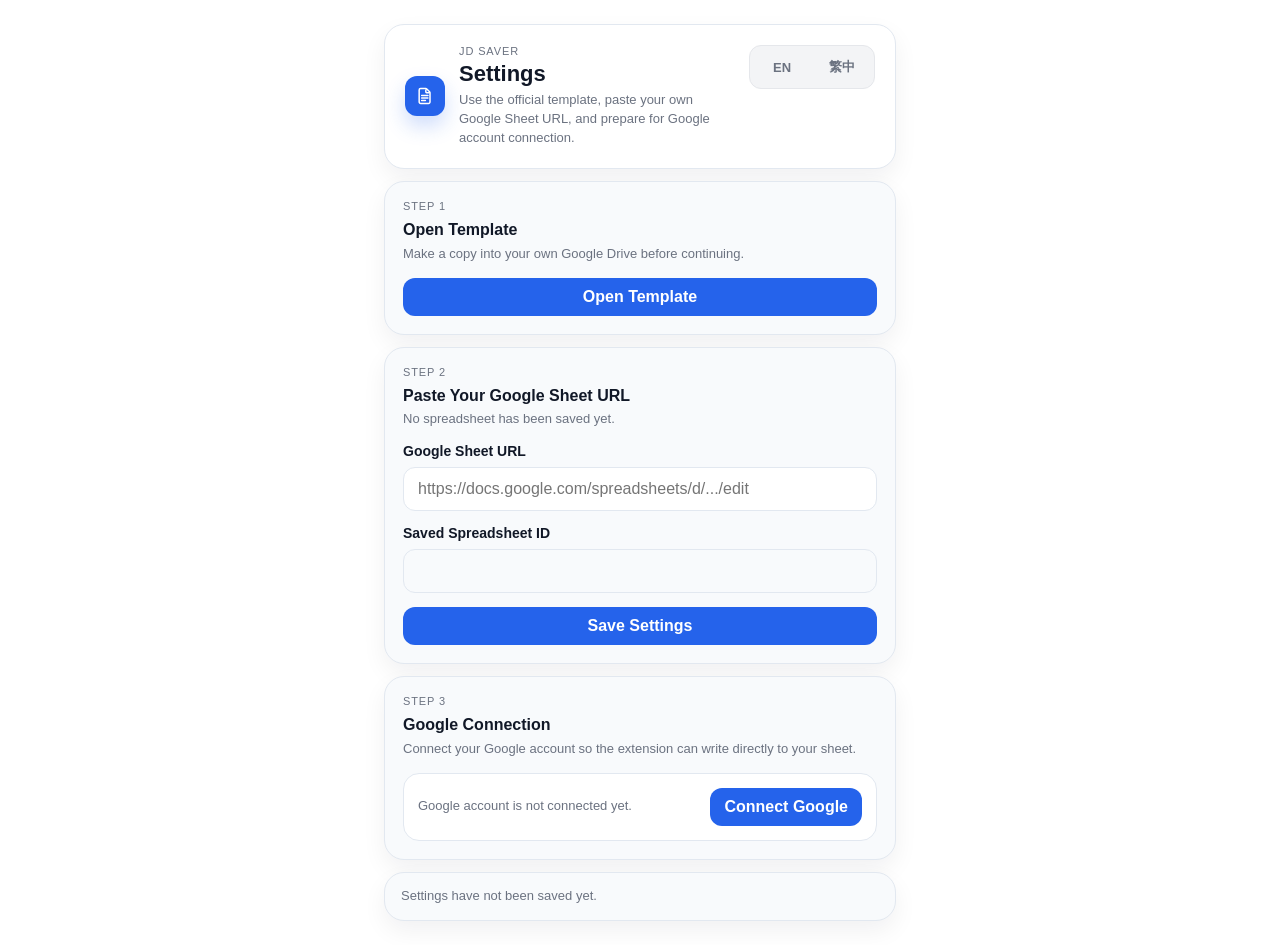
==== chrome-extension/options.html @ f871c56e "feat: enhance settings UI with language toggle buttons and improved layout" ====
<!doctype html>
<html lang="en">
  <head>
    <meta charset="utf-8">
    <meta name="viewport" content="width=device-width, initial-scale=1.0">
    <title data-i18n="settings.pageTitle">JD Saver Settings</title>
    <link rel="stylesheet" href="styles.css">
  </head>
  <body class="options-body">
    <main class="settings-shell">
      <header class="settings-header settings-header-card">
        <div class="settings-header-main">
          <div class="brand-mark" aria-hidden="true">
            <svg viewBox="0 0 24 24" class="brand-mark-icon" role="presentation">
              <path d="M5 4.75A1.75 1.75 0 0 1 6.75 3h6.19c.46 0 .9.18 1.23.51l3.32 3.32c.33.33.51.77.51 1.23v11.19A1.75 1.75 0 0 1 16.25 21h-9.5A1.75 1.75 0 0 1 5 19.25Zm8 0v2.5c0 .41.34.75.75.75h2.5" />
              <path d="M8 11.25h7.5M8 14.25h7.5M8 17.25h4.5" />
            </svg>
          </div>
          <div class="settings-header-copy">
            <p class="eyebrow" data-i18n="app.name">JD Saver</p>
            <h1 data-i18n="settings.title">Settings</h1>
            <p class="helper-text" data-i18n="settings.subtitle">Use the official template, paste your own Google Sheet URL, and prepare for Google account connection.</p>
          </div>
        </div>

        <div class="language-toggle" role="group" aria-label="Language">
          <button id="language-en" class="language-button" type="button">EN</button>
          <button id="language-zh-TW" class="language-button" type="button">繁中</button>
        </div>
      </header>

      <form id="settings-form" class="settings-form">
        <section class="settings-section">
          <div class="section-header">
            <div class="section-header-copy">
              <p class="eyebrow" data-i18n="settings.step1">Step 1</p>
              <h2 data-i18n="settings.openTemplateTitle">Open Template</h2>
              <p class="helper-text" data-i18n="settings.openTemplateHelp">Make a copy into your own Google Drive before continuing.</p>
            </div>
          </div>

          <a
            id="template-link"
            class="primary-button button-link section-primary-action"
            href="https://docs.google.com/spreadsheets/d/1Ai0EoNhw1o56FfZjfncs73wMnJ18pn6kFssDA238524/edit?usp=sharing"
            target="_blank"
            rel="noreferrer"
            data-i18n="settings.openTemplateButton"
          >
            Open Template
          </a>
        </section>

        <section class="settings-section">
          <div class="section-header">
            <div class="section-header-copy">
              <p class="eyebrow" data-i18n="settings.step2">Step 2</p>
              <h2 data-i18n="settings.sheetUrlTitle">Paste Your Google Sheet URL</h2>
              <p id="spreadsheet-meta" class="helper-text" data-i18n="settings.noSheetSaved">No spreadsheet has been saved yet.</p>
            </div>
            <button id="change-sheet" class="ghost-button" type="button" hidden data-i18n="settings.changeButton">Change</button>
          </div>

          <label class="field">
            <span data-i18n="settings.sheetUrlLabel">Google Sheet URL</span>
            <input
              id="spreadsheet-url"
              name="spreadsheetUrl"
              type="url"
              placeholder="https://docs.google.com/spreadsheets/d/.../edit"
              data-i18n-placeholder="settings.sheetUrlPlaceholder"
              required
            >
          </label>

          <label class="field field-secondary">
            <span data-i18n="settings.savedSpreadsheetId">Saved Spreadsheet ID</span>
            <input id="spreadsheet-id" name="spreadsheetId" type="text" readonly>
          </label>

          <div class="form-actions">
            <button class="primary-button section-primary-action" type="submit" data-i18n="settings.saveButton">Save Settings</button>
          </div>
        </section>

        <section class="settings-section">
          <div class="section-header">
            <div class="section-header-copy">
              <p class="eyebrow" data-i18n="settings.step3">Step 3</p>
              <h2 data-i18n="settings.googleConnectionTitle">Google Connection</h2>
              <p class="helper-text" data-i18n="settings.googleConnectionHelp">Connect your Google account so the extension can write directly to your sheet.</p>
            </div>
          </div>

          <div class="connection-card">
            <div class="connection-copy">
              <p id="auth-status" class="status-text" data-i18n="settings.authDisconnected">Google account is not connected yet.</p>
            </div>
            <div class="connection-actions">
              <button id="connect-google" class="primary-button section-primary-action" type="button" data-i18n="settings.connectGoogle">Connect Google</button>
              <button id="disconnect-google" class="ghost-button" type="button" hidden data-i18n="settings.disconnectGoogle">Disconnect</button>
            </div>
          </div>
        </section>
      </form>

      <section class="status-card">
        <p id="settings-status" class="status-text" data-i18n="settings.notSaved">Settings have not been saved yet.</p>
      </section>
    </main>

    <script src="utils.js"></script>
    <script src="i18n.js"></script>
    <script src="options.js"></script>
  </body>
</html>
---- chrome-extension/styles.css ----
:root {
  color-scheme: light;
  --bg: #ffffff;
  --panel: #ffffff;
  --panel-soft: #f8fafc;
  --panel-strong: #f1f5f9;
  --line: #e2e8f0;
  --line-strong: #cbd5e1;
  --text: #111827;
  --muted: #6b7280;
  --accent: #2563eb;
  --accent-strong: #1d4ed8;
  --accent-soft: #eff6ff;
  --success: #15803d;
  --error: #b91c1c;
  --shadow-soft: 0 10px 24px rgba(15, 23, 42, 0.06);
}

* {
  box-sizing: border-box;
}

body {
  margin: 0;
  font-family: "Avenir Next", "Segoe UI", sans-serif;
  color: var(--text);
  background: var(--bg);
}

.popup-body {
  min-width: 360px;
}

.options-body {
  min-width: 720px;
  min-height: 100vh;
}

.panel,
.settings-shell {
  padding: 24px;
}

.panel {
  display: grid;
  gap: 16px;
}

.popup-body .panel {
  padding: 18px;
}

.settings-shell {
  max-width: 560px;
  margin: 0 auto;
  display: grid;
  gap: 12px;
}

.panel-header,
.form-actions,
.panel-footer {
  display: flex;
  align-items: center;
  justify-content: space-between;
  gap: 12px;
}

.settings-header {
  display: flex;
  align-items: flex-start;
  justify-content: space-between;
  gap: 16px;
}

.popup-header {
  align-items: flex-start;
  gap: 10px;
}

.popup-header-copy {
  min-width: 0;
  flex: 1 1 auto;
}

.popup-header-copy h1 {
  font-size: 18px;
  line-height: 1.25;
  letter-spacing: -0.01em;
  max-width: 220px;
}

.popup-header-action {
  flex: 0 0 auto;
  padding: 8px 12px;
  border-radius: 10px;
  font-size: 13px;
  white-space: nowrap;
}

.settings-header-card,
.settings-section,
.status-card,
.details-card,
.settings-form {
  background: var(--panel);
  border: 1px solid var(--line);
  border-radius: 20px;
  box-shadow: var(--shadow-soft);
}

.settings-header-card {
  padding: 20px;
}

.settings-header-main {
  display: flex;
  align-items: center;
  gap: 14px;
  min-width: 0;
}

.brand-mark {
  width: 40px;
  height: 40px;
  border-radius: 12px;
  flex-shrink: 0;
  display: flex;
  align-items: center;
  justify-content: center;
  background: var(--accent);
  box-shadow: 0 10px 20px rgba(37, 99, 235, 0.22);
}

.brand-mark-icon {
  width: 20px;
  height: 20px;
  stroke: #ffffff;
  stroke-width: 1.8;
  fill: none;
  stroke-linecap: round;
  stroke-linejoin: round;
}

.settings-header-copy {
  min-width: 0;
}

.eyebrow {
  margin: 0 0 4px;
  color: var(--muted);
  text-transform: uppercase;
  letter-spacing: 0.08em;
  font-size: 11px;
}

h1 {
  margin: 0;
  font-size: 22px;
  line-height: 1.2;
}

h2 {
  margin: 0;
  font-size: 16px;
  line-height: 1.3;
}

.helper-text {
  margin: 0;
  color: var(--muted);
  line-height: 1.45;
  font-size: 13px;
}

.settings-header-copy .helper-text {
  margin-top: 4px;
  max-width: 340px;
}

.settings-form {
  padding: 0;
  background: transparent;
  border: 0;
  box-shadow: none;
  display: grid;
  gap: 12px;
}

.settings-section {
  display: grid;
  gap: 14px;
  padding: 18px;
  background: var(--panel-soft);
}

.section-header {
  display: flex;
  align-items: flex-start;
  justify-content: space-between;
  gap: 12px;
}

.section-header-copy {
  display: grid;
  gap: 4px;
}

.field {
  display: grid;
  gap: 8px;
}

.field span {
  font-weight: 600;
  font-size: 14px;
}

input,
select {
  width: 100%;
  padding: 12px 14px;
  border: 1px solid var(--line);
  border-radius: 12px;
  background: #ffffff;
  color: var(--text);
  font: inherit;
  transition: border-color 120ms ease, box-shadow 120ms ease;
}

input:focus,
select:focus {
  outline: none;
  border-color: var(--accent);
  box-shadow: 0 0 0 4px rgba(37, 99, 235, 0.12);
}

input[readonly],
input:disabled {
  background: #f8fafc;
  color: #64748b;
}

.primary-button,
.ghost-button,
.language-button {
  border-radius: 12px;
  padding: 10px 14px;
  font: inherit;
  font-weight: 600;
  cursor: pointer;
  transition: background 120ms ease, color 120ms ease, border-color 120ms ease, box-shadow 120ms ease, transform 120ms ease;
}

.primary-button:hover,
.ghost-button:hover,
.language-button:hover {
  transform: translateY(-1px);
}

.primary-button {
  border: 0;
  background: var(--accent);
  color: #ffffff;
}

.primary-button:hover {
  background: var(--accent-strong);
}

.primary-button:disabled,
.ghost-button:disabled,
.language-button:disabled {
  cursor: not-allowed;
  opacity: 0.6;
  transform: none;
}

.ghost-button,
.language-button {
  border: 1px solid var(--line);
  background: #ffffff;
  color: var(--text);
}

.ghost-button:hover,
.language-button:hover {
  background: #f8fafc;
  border-color: var(--line-strong);
}

.button-link {
  display: inline-flex;
  align-items: center;
  justify-content: center;
  text-decoration: none;
}

.section-primary-action {
  width: 100%;
}

.language-toggle {
  display: inline-flex;
  align-items: center;
  gap: 4px;
  padding: 4px;
  border-radius: 12px;
  background: #f3f4f6;
  border: 1px solid #e5e7eb;
}

.language-button {
  min-width: 56px;
  padding: 8px 12px;
  border: 0;
  background: transparent;
  color: var(--muted);
  font-size: 13px;
}

.language-button.is-active {
  background: #ffffff;
  color: var(--text);
  box-shadow: 0 1px 2px rgba(15, 23, 42, 0.08);
}

.connection-card {
  display: flex;
  align-items: center;
  justify-content: space-between;
  gap: 12px;
  padding: 14px;
  border-radius: 16px;
  background: #ffffff;
  border: 1px solid var(--line);
}

.connection-copy {
  min-width: 0;
}

.connection-actions {
  display: flex;
  align-items: center;
  gap: 8px;
  flex-wrap: wrap;
  justify-content: flex-end;
}

.status-card,
.details-card {
  padding: 14px 16px;
}

.status-card {
  background: #f8fafc;
}

.popup-body .status-card,
.popup-body .details-card {
  border-radius: 16px;
}

.popup-body .details-card {
  background: #ffffff;
}

.popup-body .panel-footer {
  justify-content: stretch;
}

.popup-body .panel-footer .primary-button {
  width: 100%;
}

.status-text {
  margin: 0;
  color: var(--muted);
  line-height: 1.45;
  font-size: 13px;
}

.status-text.success {
  color: var(--success);
}

.status-text.error {
  color: var(--error);
}

.details-list {
  margin: 0;
  display: grid;
  gap: 12px;
}

.details-list div {
  display: grid;
  gap: 4px;
}

.details-list dt {
  font-size: 12px;
  color: var(--muted);
  text-transform: uppercase;
  letter-spacing: 0.06em;
}

.details-list dd {
  margin: 0;
  word-break: break-word;
}

.visually-hidden {
  position: absolute;
  width: 1px;
  height: 1px;
  padding: 0;
  margin: -1px;
  overflow: hidden;
  clip: rect(0, 0, 0, 0);
  white-space: nowrap;
  border: 0;
}

@media (max-width: 640px) {
  .options-body {
    min-width: 0;
  }

  .settings-shell {
    padding: 16px;
  }

  .settings-header,
  .section-header,
  .connection-card {
    flex-direction: column;
    align-items: stretch;
  }

  .popup-header {
    flex-direction: row;
    align-items: flex-start;
  }

  .language-toggle,
  .button-link,
  .primary-button,
  .ghost-button {
    width: 100%;
  }

  .connection-actions {
    justify-content: stretch;
  }
}
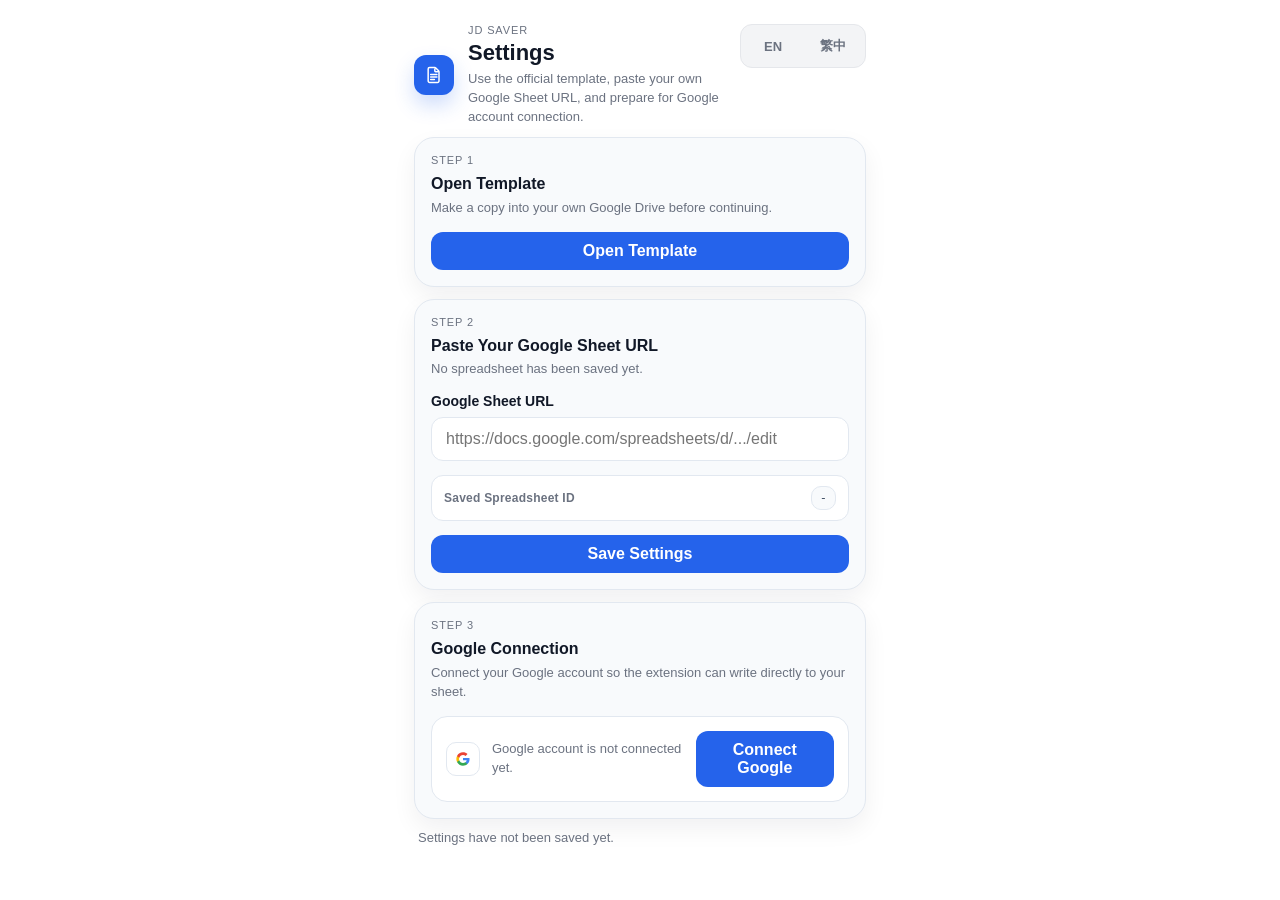
==== commit e8f7a168: "feat: update settings UI with improved layout and inline metadata display" ====
--- a/chrome-extension/options.html
+++ b/chrome-extension/options.html
@@ -8,7 +8,7 @@
   </head>
   <body class="options-body">
     <main class="settings-shell">
-      <header class="settings-header settings-header-card">
+      <header class="settings-header">
         <div class="settings-header-main">
           <div class="brand-mark" aria-hidden="true">
             <svg viewBox="0 0 24 24" class="brand-mark-icon" role="presentation">
@@ -58,7 +58,6 @@
               <h2 data-i18n="settings.sheetUrlTitle">Paste Your Google Sheet URL</h2>
               <p id="spreadsheet-meta" class="helper-text" data-i18n="settings.noSheetSaved">No spreadsheet has been saved yet.</p>
             </div>
-            <button id="change-sheet" class="ghost-button" type="button" hidden data-i18n="settings.changeButton">Change</button>
           </div>
 
           <label class="field">
@@ -73,13 +72,14 @@
             >
           </label>
 
-          <label class="field field-secondary">
-            <span data-i18n="settings.savedSpreadsheetId">Saved Spreadsheet ID</span>
-            <input id="spreadsheet-id" name="spreadsheetId" type="text" readonly>
-          </label>
+          <div class="inline-meta">
+            <span class="inline-meta-label" data-i18n="settings.savedSpreadsheetId">Saved Spreadsheet ID</span>
+            <code id="spreadsheet-id" class="inline-meta-value">-</code>
+          </div>
 
           <div class="form-actions">
             <button class="primary-button section-primary-action" type="submit" data-i18n="settings.saveButton">Save Settings</button>
+            <button id="change-sheet" class="ghost-button section-secondary-action" type="button" hidden data-i18n="settings.changeButton">Change</button>
           </div>
         </section>
 
@@ -94,6 +94,14 @@
 
           <div class="connection-card">
             <div class="connection-copy">
+              <div class="connection-badge" aria-hidden="true">
+                <svg viewBox="0 0 24 24" class="google-badge-icon" role="presentation">
+                  <path fill="#4285F4" d="M21.805 12.23c0-.64-.057-1.253-.163-1.84H12v3.48h5.52a4.72 4.72 0 0 1-2.05 3.1v2.57h3.31c1.94-1.79 3.025-4.43 3.025-7.31Z"/>
+                  <path fill="#34A853" d="M12 22c2.73 0 5.02-.9 6.7-2.46l-3.31-2.57c-.92.62-2.09.99-3.39.99-2.61 0-4.82-1.76-5.61-4.12H3.02v2.59A10 10 0 0 0 12 22Z"/>
+                  <path fill="#FBBC05" d="M6.39 13.84A5.99 5.99 0 0 1 6.07 12c0-.64.11-1.26.32-1.84V7.57H3.02A10 10 0 0 0 2 12c0 1.61.39 3.13 1.02 4.43l3.37-2.59Z"/>
+                  <path fill="#EA4335" d="M12 6.04c1.49 0 2.82.51 3.87 1.52l2.9-2.9C17.01 2.98 14.73 2 12 2a10 10 0 0 0-8.98 5.57l3.37 2.59C7.18 7.8 9.39 6.04 12 6.04Z"/>
+                </svg>
+              </div>
               <p id="auth-status" class="status-text" data-i18n="settings.authDisconnected">Google account is not connected yet.</p>
             </div>
             <div class="connection-actions">
--- a/chrome-extension/styles.css
+++ b/chrome-extension/styles.css
@@ -51,10 +51,10 @@
 }
 
 .settings-shell {
-  max-width: 560px;
+  max-width: 500px;
   margin: 0 auto;
   display: grid;
-  gap: 12px;
+  gap: 10px;
 }
 
 .panel-header,
@@ -70,7 +70,7 @@
   display: flex;
   align-items: flex-start;
   justify-content: space-between;
-  gap: 16px;
+  gap: 12px;
 }
 
 .popup-header {
@@ -98,7 +98,6 @@
   white-space: nowrap;
 }
 
-.settings-header-card,
 .settings-section,
 .status-card,
 .details-card,
@@ -107,10 +106,6 @@
   border: 1px solid var(--line);
   border-radius: 20px;
   box-shadow: var(--shadow-soft);
-}
-
-.settings-header-card {
-  padding: 20px;
 }
 
 .settings-header-main {
@@ -175,7 +170,7 @@
 
 .settings-header-copy .helper-text {
   margin-top: 4px;
-  max-width: 340px;
+  max-width: 310px;
 }
 
 .settings-form {
@@ -190,7 +185,7 @@
 .settings-section {
   display: grid;
   gap: 14px;
-  padding: 18px;
+  padding: 16px;
   background: var(--panel-soft);
 }
 
@@ -214,6 +209,38 @@
 .field span {
   font-weight: 600;
   font-size: 14px;
+}
+
+.inline-meta {
+  display: flex;
+  align-items: center;
+  justify-content: space-between;
+  gap: 12px;
+  padding: 10px 12px;
+  border-radius: 12px;
+  border: 1px solid var(--line);
+  background: #ffffff;
+}
+
+.inline-meta-label {
+  color: var(--muted);
+  font-size: 12px;
+  font-weight: 600;
+  letter-spacing: 0.02em;
+}
+
+.inline-meta-value {
+  font-family: ui-monospace, SFMono-Regular, Menlo, monospace;
+  font-size: 12px;
+  color: #475569;
+  background: #f8fafc;
+  border: 1px solid var(--line);
+  border-radius: 10px;
+  padding: 4px 8px;
+  max-width: 52%;
+  overflow: hidden;
+  text-overflow: ellipsis;
+  white-space: nowrap;
 }
 
 input,
@@ -300,6 +327,10 @@
   width: 100%;
 }
 
+.section-secondary-action {
+  width: 100%;
+}
+
 .language-toggle {
   display: inline-flex;
   align-items: center;
@@ -338,6 +369,26 @@
 
 .connection-copy {
   min-width: 0;
+  display: flex;
+  align-items: center;
+  gap: 12px;
+}
+
+.connection-badge {
+  width: 34px;
+  height: 34px;
+  border-radius: 10px;
+  display: flex;
+  align-items: center;
+  justify-content: center;
+  background: #ffffff;
+  border: 1px solid var(--line);
+  flex-shrink: 0;
+}
+
+.google-badge-icon {
+  width: 16px;
+  height: 16px;
 }
 
 .connection-actions {
@@ -354,7 +405,11 @@
 }
 
 .status-card {
-  background: #f8fafc;
+  background: transparent;
+  border-radius: 0;
+  border: 0;
+  box-shadow: none;
+  padding: 0 4px;
 }
 
 .popup-body .status-card,
@@ -440,9 +495,13 @@
     align-items: stretch;
   }
 
-  .popup-header {
-    flex-direction: row;
+  .inline-meta {
+    flex-direction: column;
     align-items: flex-start;
+  }
+
+  .inline-meta-value {
+    max-width: 100%;
   }
 
   .language-toggle,
@@ -456,3 +515,36 @@
     justify-content: stretch;
   }
 }
+
+@media (max-width: 640px) {
+  .options-body {
+    min-width: 0;
+  }
+
+  .settings-shell {
+    padding: 16px;
+  }
+
+  .settings-header,
+  .section-header,
+  .connection-card {
+    flex-direction: column;
+    align-items: stretch;
+  }
+
+  .popup-header {
+    flex-direction: row;
+    align-items: flex-start;
+  }
+
+  .language-toggle,
+  .button-link,
+  .primary-button,
+  .ghost-button {
+    width: 100%;
+  }
+
+  .connection-actions {
+    justify-content: stretch;
+  }
+}
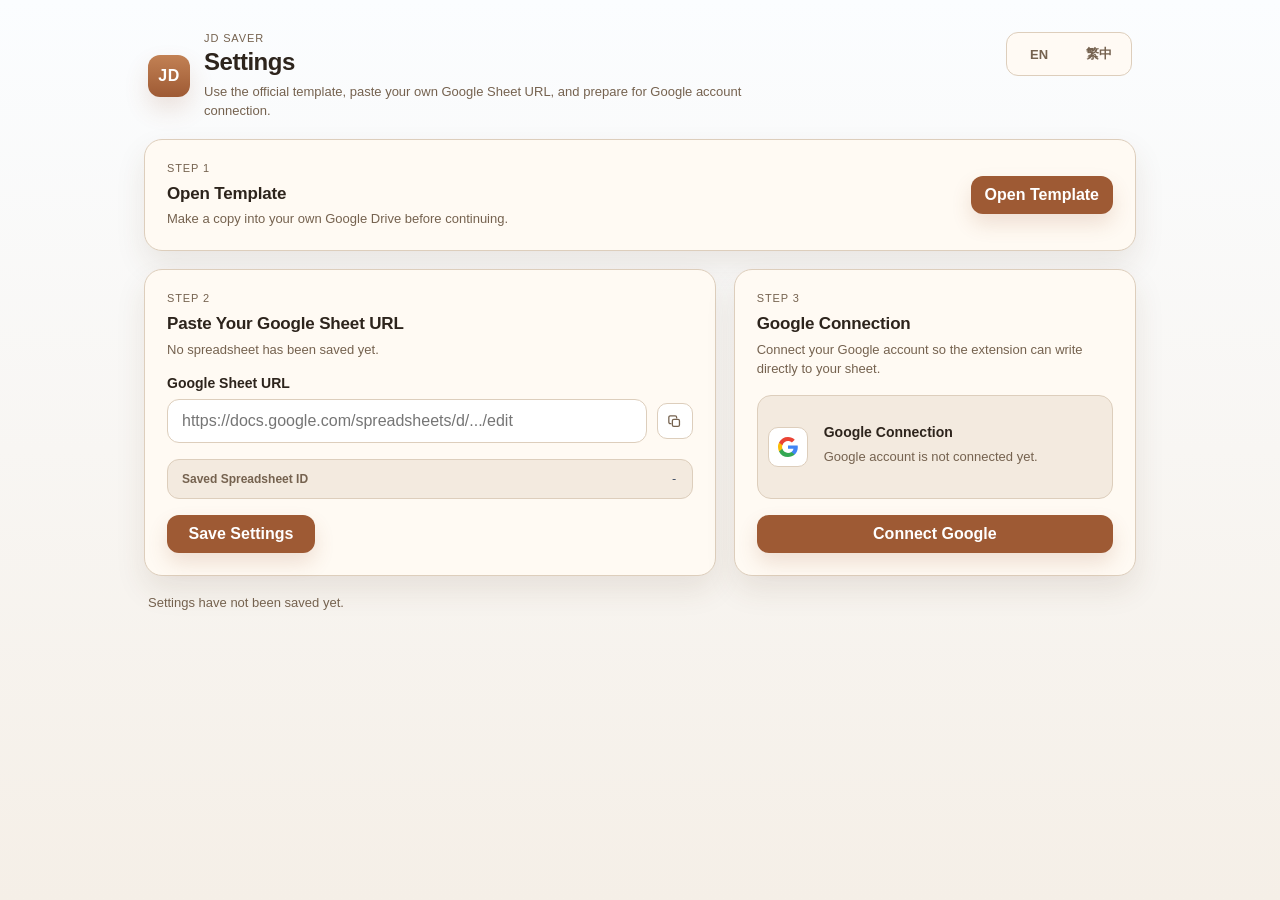
==== commit d5b9fae8: "Polish settings UI and localized connection states" ====
--- a/chrome-extension/options.html
+++ b/chrome-extension/options.html
@@ -10,12 +10,7 @@
     <main class="settings-shell">
       <header class="settings-header">
         <div class="settings-header-main">
-          <div class="brand-mark" aria-hidden="true">
-            <svg viewBox="0 0 24 24" class="brand-mark-icon" role="presentation">
-              <path d="M5 4.75A1.75 1.75 0 0 1 6.75 3h6.19c.46 0 .9.18 1.23.51l3.32 3.32c.33.33.51.77.51 1.23v11.19A1.75 1.75 0 0 1 16.25 21h-9.5A1.75 1.75 0 0 1 5 19.25Zm8 0v2.5c0 .41.34.75.75.75h2.5" />
-              <path d="M8 11.25h7.5M8 14.25h7.5M8 17.25h4.5" />
-            </svg>
-          </div>
+          <div class="brand-mark" aria-hidden="true">JD</div>
           <div class="settings-header-copy">
             <p class="eyebrow" data-i18n="app.name">JD Saver</p>
             <h1 data-i18n="settings.title">Settings</h1>
@@ -30,70 +25,86 @@
       </header>
 
       <form id="settings-form" class="settings-form">
-        <section class="settings-section">
+        <section class="settings-section settings-section-template">
           <div class="section-header">
             <div class="section-header-copy">
               <p class="eyebrow" data-i18n="settings.step1">Step 1</p>
               <h2 data-i18n="settings.openTemplateTitle">Open Template</h2>
-              <p class="helper-text" data-i18n="settings.openTemplateHelp">Make a copy into your own Google Drive before continuing.</p>
+              <div class="template-row">
+                <p class="helper-text" data-i18n="settings.openTemplateHelp">Make a copy into your own Google Drive before continuing.</p>
+              </div>
             </div>
-          </div>
-
-          <a
-            id="template-link"
-            class="primary-button button-link section-primary-action"
-            href="https://docs.google.com/spreadsheets/d/1Ai0EoNhw1o56FfZjfncs73wMnJ18pn6kFssDA238524/edit?usp=sharing"
-            target="_blank"
-            rel="noreferrer"
-            data-i18n="settings.openTemplateButton"
-          >
-            Open Template
-          </a>
-        </section>
-
-        <section class="settings-section">
-          <div class="section-header">
-            <div class="section-header-copy">
-              <p class="eyebrow" data-i18n="settings.step2">Step 2</p>
-              <h2 data-i18n="settings.sheetUrlTitle">Paste Your Google Sheet URL</h2>
-              <p id="spreadsheet-meta" class="helper-text" data-i18n="settings.noSheetSaved">No spreadsheet has been saved yet.</p>
-            </div>
-          </div>
-
-          <label class="field">
-            <span data-i18n="settings.sheetUrlLabel">Google Sheet URL</span>
-            <input
-              id="spreadsheet-url"
-              name="spreadsheetUrl"
-              type="url"
-              placeholder="https://docs.google.com/spreadsheets/d/.../edit"
-              data-i18n-placeholder="settings.sheetUrlPlaceholder"
-              required
+            <a
+              id="template-link"
+              class="primary-button button-link"
+              href="https://docs.google.com/spreadsheets/d/1Ai0EoNhw1o56FfZjfncs73wMnJ18pn6kFssDA238524/edit?usp=sharing"
+              target="_blank"
+              rel="noreferrer"
+              data-i18n="settings.openTemplateButton"
             >
-          </label>
-
-          <div class="inline-meta">
-            <span class="inline-meta-label" data-i18n="settings.savedSpreadsheetId">Saved Spreadsheet ID</span>
-            <code id="spreadsheet-id" class="inline-meta-value">-</code>
-          </div>
-
-          <div class="form-actions">
-            <button class="primary-button section-primary-action" type="submit" data-i18n="settings.saveButton">Save Settings</button>
-            <button id="change-sheet" class="ghost-button section-secondary-action" type="button" hidden data-i18n="settings.changeButton">Change</button>
+              Open Template
+            </a>
           </div>
         </section>
 
-        <section class="settings-section">
-          <div class="section-header">
-            <div class="section-header-copy">
-              <p class="eyebrow" data-i18n="settings.step3">Step 3</p>
-              <h2 data-i18n="settings.googleConnectionTitle">Google Connection</h2>
-              <p class="helper-text" data-i18n="settings.googleConnectionHelp">Connect your Google account so the extension can write directly to your sheet.</p>
+        <div class="settings-grid">
+          <section class="settings-section settings-section-sheet">
+            <div class="section-header">
+              <div class="section-header-copy">
+                <p class="eyebrow" data-i18n="settings.step2">Step 2</p>
+                <h2 data-i18n="settings.sheetUrlTitle">Paste Your Google Sheet URL</h2>
+                <p id="spreadsheet-meta" class="helper-text" data-i18n="settings.noSheetSaved">No spreadsheet has been saved yet.</p>
+              </div>
             </div>
-          </div>
 
-          <div class="connection-card">
-            <div class="connection-copy">
+            <label class="field">
+              <span data-i18n="settings.sheetUrlLabel">Google Sheet URL</span>
+              <div class="url-input-row">
+                <input
+                  id="spreadsheet-url"
+                  name="spreadsheetUrl"
+                  type="url"
+                  placeholder="https://docs.google.com/spreadsheets/d/.../edit"
+                  data-i18n-placeholder="settings.sheetUrlPlaceholder"
+                  required
+                >
+                <button
+                  id="copy-sheet-url"
+                  class="icon-button"
+                  type="button"
+                  data-i18n-title="settings.copySheetUrl"
+                  aria-label="Copy Google Sheet URL"
+                  hidden
+                >
+                  <svg viewBox="0 0 24 24" class="icon-button-svg" role="presentation">
+                    <rect x="9" y="9" width="10" height="10" rx="2"></rect>
+                    <path d="M7 15H6a2 2 0 0 1-2-2V6a2 2 0 0 1 2-2h7a2 2 0 0 1 2 2v1"></path>
+                  </svg>
+                </button>
+              </div>
+            </label>
+
+            <div class="inline-meta">
+              <span class="inline-meta-label" data-i18n="settings.savedSpreadsheetId">Saved Spreadsheet ID</span>
+              <code id="spreadsheet-id" class="inline-meta-value">-</code>
+            </div>
+
+            <div class="form-actions">
+              <button class="primary-button" type="submit" data-i18n="settings.saveButton">Save Settings</button>
+              <button id="change-sheet" class="ghost-button" type="button" hidden data-i18n="settings.changeButton">Change</button>
+            </div>
+          </section>
+
+          <section class="settings-section settings-section-connection">
+            <div class="section-header">
+              <div class="section-header-copy">
+                <p class="eyebrow" data-i18n="settings.step3">Step 3</p>
+                <h2 data-i18n="settings.googleConnectionTitle">Google Connection</h2>
+                <p class="helper-text" data-i18n="settings.googleConnectionHelp">Connect your Google account so the extension can write directly to your sheet.</p>
+              </div>
+            </div>
+
+            <div class="connection-card">
               <div class="connection-badge" aria-hidden="true">
                 <svg viewBox="0 0 24 24" class="google-badge-icon" role="presentation">
                   <path fill="#4285F4" d="M21.805 12.23c0-.64-.057-1.253-.163-1.84H12v3.48h5.52a4.72 4.72 0 0 1-2.05 3.1v2.57h3.31c1.94-1.79 3.025-4.43 3.025-7.31Z"/>
@@ -102,14 +113,25 @@
                   <path fill="#EA4335" d="M12 6.04c1.49 0 2.82.51 3.87 1.52l2.9-2.9C17.01 2.98 14.73 2 12 2a10 10 0 0 0-8.98 5.57l3.37 2.59C7.18 7.8 9.39 6.04 12 6.04Z"/>
                 </svg>
               </div>
-              <p id="auth-status" class="status-text" data-i18n="settings.authDisconnected">Google account is not connected yet.</p>
+              <div class="connection-text">
+                <h3 class="connection-title" data-i18n="settings.googleConnectionTitle">Google Connection</h3>
+                <div class="auth-status-row">
+                  <span id="auth-status-icon" class="auth-status-icon" hidden aria-hidden="true">
+                    <svg viewBox="0 0 20 20" class="auth-status-icon-svg" role="presentation">
+                      <circle cx="10" cy="10" r="10"></circle>
+                      <path d="M6 10.5 8.5 13 14 7.5"></path>
+                    </svg>
+                  </span>
+                  <p id="auth-status" class="status-text" data-i18n="settings.authDisconnected">Google account is not connected yet.</p>
+                </div>
+              </div>
             </div>
             <div class="connection-actions">
-              <button id="connect-google" class="primary-button section-primary-action" type="button" data-i18n="settings.connectGoogle">Connect Google</button>
+              <button id="connect-google" class="primary-button" type="button" data-i18n="settings.connectGoogle">Connect Google</button>
               <button id="disconnect-google" class="ghost-button" type="button" hidden data-i18n="settings.disconnectGoogle">Disconnect</button>
             </div>
-          </div>
-        </section>
+          </section>
+        </div>
       </form>
 
       <section class="status-card">
--- a/chrome-extension/styles.css
+++ b/chrome-extension/styles.css
@@ -1,19 +1,17 @@
 :root {
   color-scheme: light;
-  --bg: #ffffff;
+  --bg: #f6f8fb;
   --panel: #ffffff;
   --panel-soft: #f8fafc;
-  --panel-strong: #f1f5f9;
   --line: #e2e8f0;
   --line-strong: #cbd5e1;
-  --text: #111827;
-  --muted: #6b7280;
+  --text: #0f172a;
+  --muted: #64748b;
   --accent: #2563eb;
   --accent-strong: #1d4ed8;
-  --accent-soft: #eff6ff;
   --success: #15803d;
   --error: #b91c1c;
-  --shadow-soft: 0 10px 24px rgba(15, 23, 42, 0.06);
+  --shadow-soft: 0 10px 28px rgba(15, 23, 42, 0.06);
 }
 
 * {
@@ -24,14 +22,34 @@
   margin: 0;
   font-family: "Avenir Next", "Segoe UI", sans-serif;
   color: var(--text);
-  background: var(--bg);
+  background: linear-gradient(180deg, #fbfdff 0%, var(--bg) 100%);
 }
 
 .popup-body {
+  --bg: #f5efe7;
+  --panel: #fffaf3;
+  --panel-soft: #f3eadf;
+  --line: #ddcebc;
+  --line-strong: #cdb59c;
+  --text: #2d241c;
+  --muted: #75624f;
+  --accent: #9e5a34;
+  --accent-strong: #844723;
+  --shadow-soft: 0 14px 30px rgba(88, 61, 34, 0.10);
   min-width: 360px;
 }
 
 .options-body {
+  --bg: #f5efe7;
+  --panel: #fffaf3;
+  --panel-soft: #f3eadf;
+  --line: #ddcebc;
+  --line-strong: #cdb59c;
+  --text: #2d241c;
+  --muted: #75624f;
+  --accent: #9e5a34;
+  --accent-strong: #844723;
+  --shadow-soft: 0 14px 30px rgba(88, 61, 34, 0.10);
   min-width: 720px;
   min-height: 100vh;
 }
@@ -51,24 +69,17 @@
 }
 
 .settings-shell {
-  max-width: 500px;
+  max-width: 1040px;
   margin: 0 auto;
   display: grid;
-  gap: 10px;
+  gap: 18px;
 }
 
 .panel-header,
-.form-actions,
-.panel-footer {
-  display: flex;
-  align-items: center;
-  justify-content: space-between;
-  gap: 12px;
-}
-
-.settings-header {
-  display: flex;
-  align-items: flex-start;
+.panel-footer,
+.form-actions {
+  display: flex;
+  align-items: center;
   justify-content: space-between;
   gap: 12px;
 }
@@ -98,14 +109,12 @@
   white-space: nowrap;
 }
 
-.settings-section,
-.status-card,
-.details-card,
-.settings-form {
-  background: var(--panel);
-  border: 1px solid var(--line);
-  border-radius: 20px;
-  box-shadow: var(--shadow-soft);
+.settings-header {
+  display: flex;
+  align-items: flex-start;
+  justify-content: space-between;
+  gap: 24px;
+  padding: 8px 4px 0;
 }
 
 .settings-header-main {
@@ -116,25 +125,19 @@
 }
 
 .brand-mark {
-  width: 40px;
-  height: 40px;
+  width: 42px;
+  height: 42px;
   border-radius: 12px;
+  display: flex;
+  align-items: center;
+  justify-content: center;
   flex-shrink: 0;
-  display: flex;
-  align-items: center;
-  justify-content: center;
-  background: var(--accent);
-  box-shadow: 0 10px 20px rgba(37, 99, 235, 0.22);
-}
-
-.brand-mark-icon {
-  width: 20px;
-  height: 20px;
-  stroke: #ffffff;
-  stroke-width: 1.8;
-  fill: none;
-  stroke-linecap: round;
-  stroke-linejoin: round;
+  background: linear-gradient(180deg, #c28154 0%, #9e5a34 100%);
+  color: #ffffff;
+  font-size: 16px;
+  font-weight: 700;
+  letter-spacing: 0.03em;
+  box-shadow: 0 12px 24px rgba(158, 90, 52, 0.16);
 }
 
 .settings-header-copy {
@@ -151,42 +154,84 @@
 
 h1 {
   margin: 0;
-  font-size: 22px;
-  line-height: 1.2;
+  font-size: 24px;
+  line-height: 1.15;
+  letter-spacing: -0.02em;
 }
 
 h2 {
   margin: 0;
-  font-size: 16px;
-  line-height: 1.3;
+  font-size: 17px;
+  line-height: 1.25;
+  letter-spacing: -0.01em;
 }
 
 .helper-text {
   margin: 0;
   color: var(--muted);
-  line-height: 1.45;
+  line-height: 1.5;
   font-size: 13px;
 }
 
 .settings-header-copy .helper-text {
-  margin-top: 4px;
-  max-width: 310px;
+  margin-top: 6px;
+  max-width: 560px;
 }
 
 .settings-form {
-  padding: 0;
-  background: transparent;
-  border: 0;
-  box-shadow: none;
-  display: grid;
-  gap: 12px;
+  display: grid;
+  gap: 18px;
+}
+
+.settings-grid {
+  display: grid;
+  grid-template-columns: minmax(0, 1.35fr) minmax(320px, 0.95fr);
+  gap: 18px;
+  align-items: stretch;
+}
+
+.settings-section,
+.status-card,
+.details-card {
+  background: var(--panel);
+  border: 1px solid var(--line);
+  border-radius: 18px;
+  box-shadow: var(--shadow-soft);
 }
 
 .settings-section {
   display: grid;
+  gap: 16px;
+  padding: 22px;
+  align-content: start;
+  height: 100%;
+}
+
+.settings-section-sheet {
+  grid-template-rows: auto auto auto auto;
+}
+
+.settings-section-connection {
+  grid-template-rows: auto 1fr auto;
+}
+
+.settings-section-template {
   gap: 14px;
-  padding: 16px;
-  background: var(--panel-soft);
+}
+
+.settings-section-template .section-header {
+  align-items: center;
+}
+
+.template-row {
+  display: flex;
+  align-items: center;
+  justify-content: space-between;
+  gap: 16px;
+}
+
+.template-row .helper-text {
+  flex: 1 1 auto;
 }
 
 .section-header {
@@ -198,7 +243,7 @@
 
 .section-header-copy {
   display: grid;
-  gap: 4px;
+  gap: 5px;
 }
 
 .field {
@@ -211,61 +256,67 @@
   font-size: 14px;
 }
 
+input,
+select {
+  width: 100%;
+  padding: 12px 14px;
+  border: 1px solid var(--line);
+  border-radius: 12px;
+  background: #ffffff;
+  color: var(--text);
+  font: inherit;
+  transition: border-color 120ms ease, box-shadow 120ms ease, background 120ms ease;
+}
+
+input:focus,
+select:focus {
+  outline: none;
+  border-color: var(--accent);
+  box-shadow: 0 0 0 4px rgba(158, 90, 52, 0.12);
+}
+
+input[readonly],
+input:disabled {
+  background: #f8fafc;
+  color: #64748b;
+}
+
+.url-input-row {
+  display: flex;
+  align-items: center;
+  gap: 10px;
+}
+
+.url-input-row input {
+  min-width: 0;
+  flex: 1 1 auto;
+}
+
 .inline-meta {
   display: flex;
   align-items: center;
   justify-content: space-between;
   gap: 12px;
-  padding: 10px 12px;
+  padding: 12px 14px;
   border-radius: 12px;
   border: 1px solid var(--line);
-  background: #ffffff;
+  background: var(--panel-soft);
 }
 
 .inline-meta-label {
   color: var(--muted);
   font-size: 12px;
   font-weight: 600;
-  letter-spacing: 0.02em;
 }
 
 .inline-meta-value {
   font-family: ui-monospace, SFMono-Regular, Menlo, monospace;
   font-size: 12px;
   color: #475569;
-  background: #f8fafc;
-  border: 1px solid var(--line);
-  border-radius: 10px;
-  padding: 4px 8px;
-  max-width: 52%;
+  max-width: 64%;
   overflow: hidden;
   text-overflow: ellipsis;
   white-space: nowrap;
-}
-
-input,
-select {
-  width: 100%;
-  padding: 12px 14px;
-  border: 1px solid var(--line);
-  border-radius: 12px;
-  background: #ffffff;
-  color: var(--text);
-  font: inherit;
-  transition: border-color 120ms ease, box-shadow 120ms ease;
-}
-
-input:focus,
-select:focus {
-  outline: none;
-  border-color: var(--accent);
-  box-shadow: 0 0 0 4px rgba(37, 99, 235, 0.12);
-}
-
-input[readonly],
-input:disabled {
-  background: #f8fafc;
-  color: #64748b;
 }
 
 .primary-button,
@@ -289,6 +340,7 @@
   border: 0;
   background: var(--accent);
   color: #ffffff;
+  box-shadow: 0 10px 20px rgba(158, 90, 52, 0.16);
 }
 
 .primary-button:hover {
@@ -323,12 +375,50 @@
   text-decoration: none;
 }
 
-.section-primary-action {
-  width: 100%;
-}
-
-.section-secondary-action {
-  width: 100%;
+.icon-button {
+  width: 36px;
+  height: 36px;
+  border: 1px solid var(--line);
+  border-radius: 10px;
+  background: #ffffff;
+  color: var(--muted);
+  display: inline-flex;
+  align-items: center;
+  justify-content: center;
+  flex: 0 0 auto;
+  cursor: pointer;
+  transition: border-color 120ms ease, background 120ms ease, color 120ms ease;
+}
+
+.icon-button:hover {
+  border-color: var(--line-strong);
+  background: #fcfaf7;
+  color: var(--text);
+}
+
+.icon-button:disabled {
+  opacity: 0.6;
+  cursor: not-allowed;
+}
+
+.icon-button-svg {
+  width: 17px;
+  height: 17px;
+  stroke: currentColor;
+  stroke-width: 1.8;
+  fill: none;
+  stroke-linecap: round;
+  stroke-linejoin: round;
+}
+
+.form-actions {
+  justify-content: flex-start;
+  flex-wrap: wrap;
+}
+
+.form-actions .primary-button,
+.form-actions .ghost-button {
+  min-width: 148px;
 }
 
 .language-toggle {
@@ -337,8 +427,8 @@
   gap: 4px;
   padding: 4px;
   border-radius: 12px;
-  background: #f3f4f6;
-  border: 1px solid #e5e7eb;
+  background: rgba(255, 250, 243, 0.92);
+  border: 1px solid var(--line);
 }
 
 .language-button {
@@ -359,44 +449,95 @@
 .connection-card {
   display: flex;
   align-items: center;
-  justify-content: space-between;
+  gap: 16px;
+  justify-content: flex-start;
+  padding: 10px;
+  min-height: 100px;
+  border-radius: 14px;
+  background: var(--panel-soft);
+  border: 1px solid var(--line);
+}
+
+.connection-copy {
+  min-width: 0;
+  display: flex;
+  align-items: center;
   gap: 12px;
-  padding: 14px;
-  border-radius: 16px;
+}
+
+.connection-badge {
+  width: 40px;
+  height: 40px;
+  border-radius: 10px;
+  display: flex;
+  align-items: center;
+  justify-content: center;
+  flex-shrink: 0;
   background: #ffffff;
   border: 1px solid var(--line);
 }
 
-.connection-copy {
-  min-width: 0;
-  display: flex;
-  align-items: center;
-  gap: 12px;
-}
-
-.connection-badge {
-  width: 34px;
-  height: 34px;
-  border-radius: 10px;
-  display: flex;
-  align-items: center;
+.connection-text {
+  min-width: 0;
+  display: flex;
+  flex-direction: column;
   justify-content: center;
-  background: #ffffff;
-  border: 1px solid var(--line);
-  flex-shrink: 0;
-}
-
-.google-badge-icon {
+}
+
+.connection-title {
+  margin: 0 0 2px;
+  font-size: 14px;
+  line-height: 1.35;
+}
+
+.auth-status-row {
+  display: flex;
+  align-items: center;
+  gap: 8px;
+  min-width: 0;
+  padding: 4px 0;
+}
+
+.auth-status-icon {
   width: 16px;
   height: 16px;
+  flex: 0 0 auto;
+}
+
+.auth-status-icon-svg {
+  width: 16px;
+  height: 16px;
+}
+
+.auth-status-icon-svg circle {
+  fill: #16a34a;
+}
+
+.auth-status-icon-svg path {
+  fill: none;
+  stroke: #ffffff;
+  stroke-width: 2;
+  stroke-linecap: round;
+  stroke-linejoin: round;
+}
+
+.google-badge-icon {
+  width: 24px;
+  height: 24px;
 }
 
 .connection-actions {
   display: flex;
-  align-items: center;
+  align-items: stretch;
   gap: 8px;
-  flex-wrap: wrap;
-  justify-content: flex-end;
+  justify-content: flex-start;
+  margin-top: auto;
+}
+
+.connection-actions .primary-button,
+.connection-actions .ghost-button {
+  width: 100%;
+  min-width: 0;
 }
 
 .status-card,
@@ -406,10 +547,10 @@
 
 .status-card {
   background: transparent;
-  border-radius: 0;
   border: 0;
   box-shadow: none;
   padding: 0 4px;
+  max-width: 720px;
 }
 
 .popup-body .status-card,
@@ -418,7 +559,7 @@
 }
 
 .popup-body .details-card {
-  background: #ffffff;
+  background: var(--panel);
 }
 
 .popup-body .panel-footer {
@@ -488,6 +629,10 @@
     padding: 16px;
   }
 
+  .settings-grid {
+    grid-template-columns: 1fr;
+  }
+
   .settings-header,
   .section-header,
   .connection-card {
@@ -495,6 +640,11 @@
     align-items: stretch;
   }
 
+  .template-row {
+    flex-direction: column;
+    align-items: stretch;
+  }
+
   .inline-meta {
     flex-direction: column;
     align-items: flex-start;
@@ -506,8 +656,10 @@
 
   .language-toggle,
   .button-link,
-  .primary-button,
-  .ghost-button {
+  .form-actions .primary-button,
+  .form-actions .ghost-button,
+  .connection-actions .primary-button,
+  .connection-actions .ghost-button {
     width: 100%;
   }
 
@@ -515,36 +667,3 @@
     justify-content: stretch;
   }
 }
-
-@media (max-width: 640px) {
-  .options-body {
-    min-width: 0;
-  }
-
-  .settings-shell {
-    padding: 16px;
-  }
-
-  .settings-header,
-  .section-header,
-  .connection-card {
-    flex-direction: column;
-    align-items: stretch;
-  }
-
-  .popup-header {
-    flex-direction: row;
-    align-items: flex-start;
-  }
-
-  .language-toggle,
-  .button-link,
-  .primary-button,
-  .ghost-button {
-    width: 100%;
-  }
-
-  .connection-actions {
-    justify-content: stretch;
-  }
-}
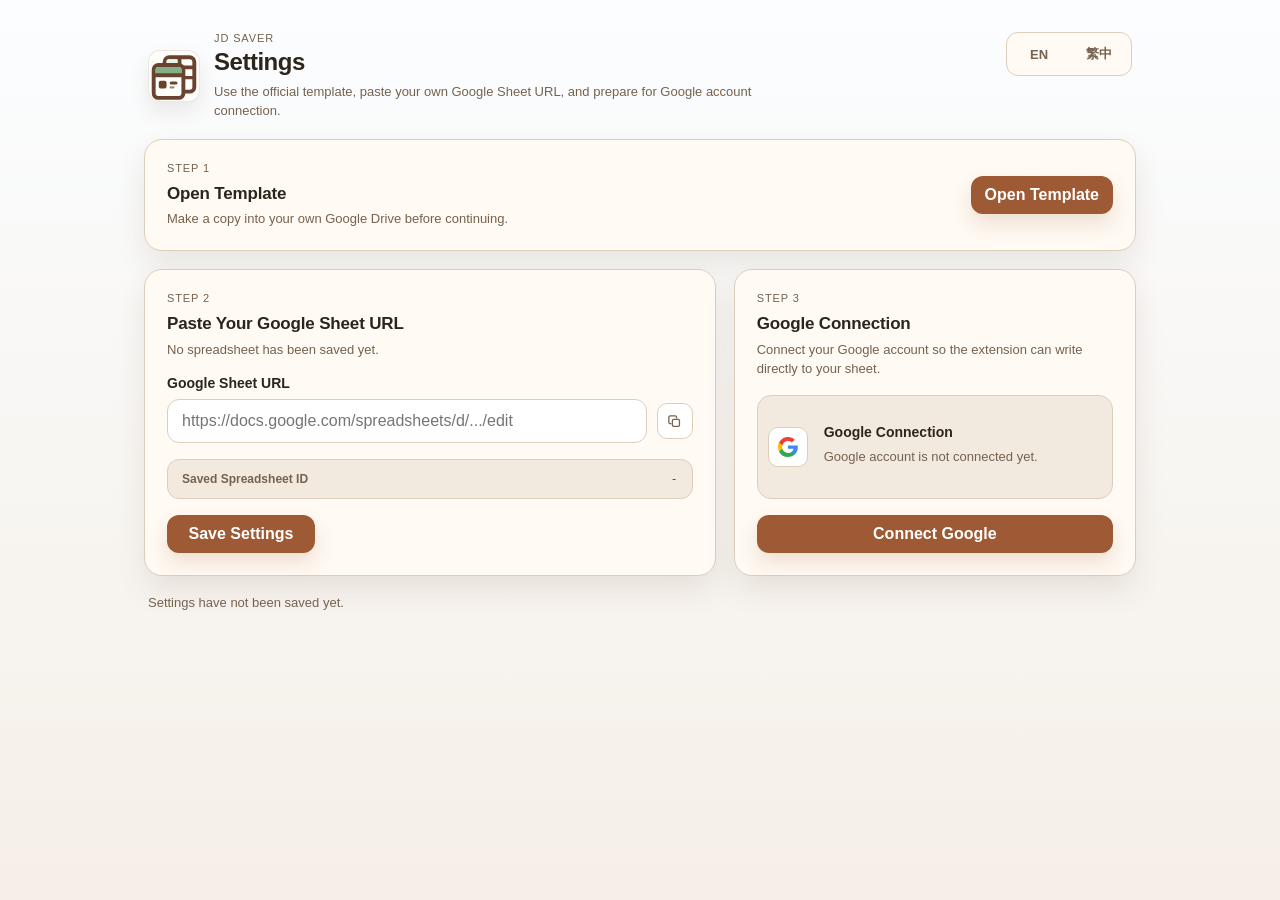
==== commit a54a2e22: "Add production extension icons" ====
--- a/chrome-extension/options.html
+++ b/chrome-extension/options.html
@@ -4,13 +4,16 @@
     <meta charset="utf-8">
     <meta name="viewport" content="width=device-width, initial-scale=1.0">
     <title data-i18n="settings.pageTitle">JD Saver Settings</title>
+    <link rel="icon" href="assets/icon-card-to-sheet.svg" type="image/svg+xml">
     <link rel="stylesheet" href="styles.css">
   </head>
   <body class="options-body">
     <main class="settings-shell">
       <header class="settings-header">
         <div class="settings-header-main">
-          <div class="brand-mark" aria-hidden="true">JD</div>
+          <div class="brand-mark" aria-hidden="true">
+            <img src="assets/icon-card-to-sheet.svg" alt="">
+          </div>
           <div class="settings-header-copy">
             <p class="eyebrow" data-i18n="app.name">JD Saver</p>
             <h1 data-i18n="settings.title">Settings</h1>
@@ -37,7 +40,7 @@
             <a
               id="template-link"
               class="primary-button button-link"
-              href="https://docs.google.com/spreadsheets/d/1Ai0EoNhw1o56FfZjfncs73wMnJ18pn6kFssDA238524/edit?usp=sharing"
+              href="https://docs.google.com/spreadsheets/d/1Ai0EoNhw1o56FfZjfncs73wMnJ18pn6kFssDA238524/copy"
               target="_blank"
               rel="noreferrer"
               data-i18n="settings.openTemplateButton"
--- a/chrome-extension/styles.css
+++ b/chrome-extension/styles.css
@@ -125,19 +125,23 @@
 }
 
 .brand-mark {
-  width: 42px;
-  height: 42px;
+  width: 52px;
+  height: 52px;
   border-radius: 12px;
   display: flex;
   align-items: center;
   justify-content: center;
   flex-shrink: 0;
-  background: linear-gradient(180deg, #c28154 0%, #9e5a34 100%);
-  color: #ffffff;
-  font-size: 16px;
-  font-weight: 700;
-  letter-spacing: 0.03em;
-  box-shadow: 0 12px 24px rgba(158, 90, 52, 0.16);
+  background: #fffdf9;
+  border: 1px solid rgba(106, 67, 48, 0.12);
+  box-shadow: 0 10px 20px rgba(106, 67, 48, 0.10);
+  overflow: hidden;
+}
+
+.brand-mark img {
+  display: block;
+  width: 100%;
+  height: 100%;
 }
 
 .settings-header-copy {
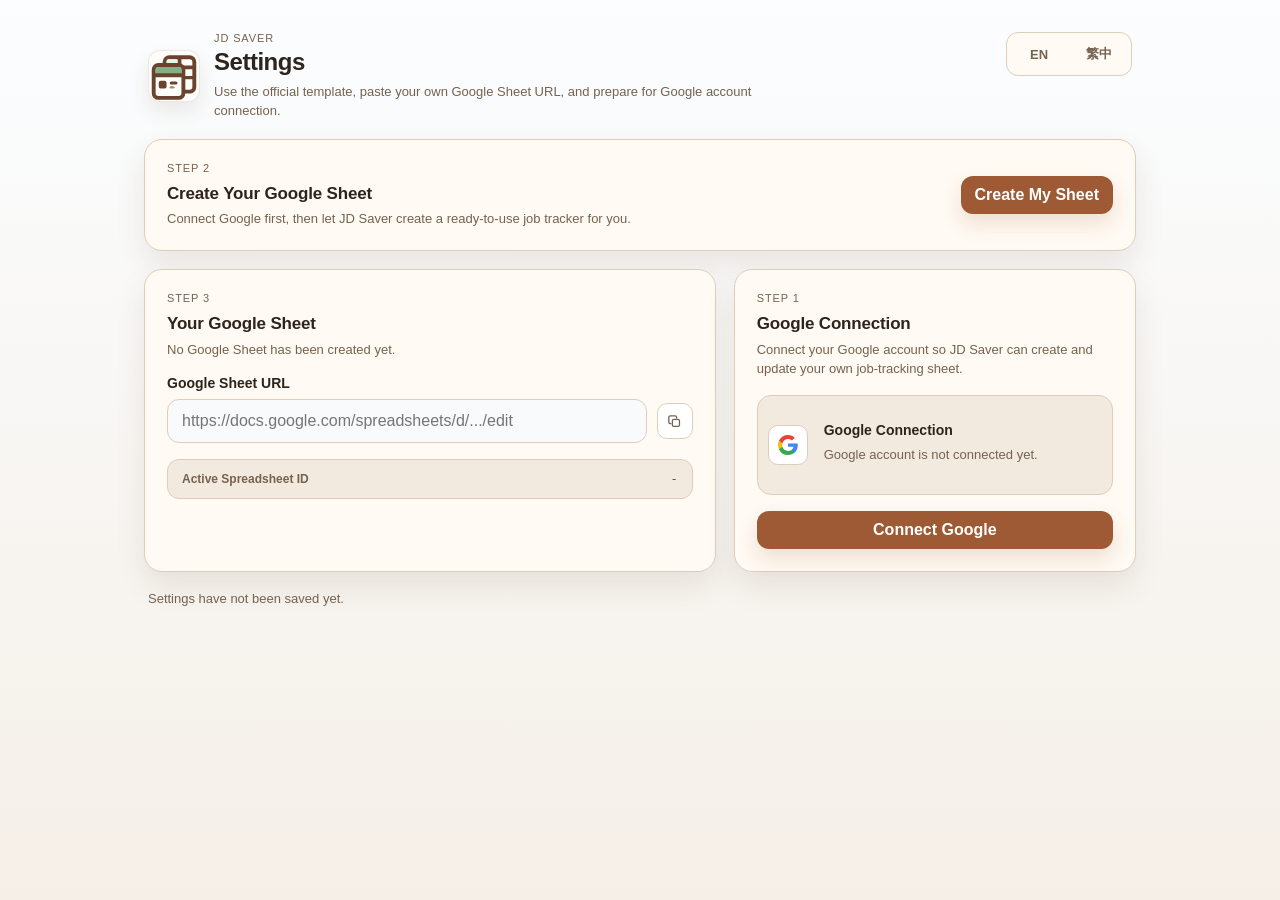
==== commit 92cd3c1a: "Implement v2.5 sheet creation flow" ====
--- a/chrome-extension/options.html
+++ b/chrome-extension/options.html
@@ -27,26 +27,19 @@
         </div>
       </header>
 
-      <form id="settings-form" class="settings-form">
+      <section class="settings-form">
         <section class="settings-section settings-section-template">
           <div class="section-header">
             <div class="section-header-copy">
-              <p class="eyebrow" data-i18n="settings.step1">Step 1</p>
-              <h2 data-i18n="settings.openTemplateTitle">Open Template</h2>
+              <p class="eyebrow" data-i18n="settings.step2">Step 2</p>
+              <h2 data-i18n="settings.openTemplateTitle">Create Your Google Sheet</h2>
               <div class="template-row">
-                <p class="helper-text" data-i18n="settings.openTemplateHelp">Make a copy into your own Google Drive before continuing.</p>
+                  <p class="helper-text" data-i18n="settings.openTemplateHelp">Connect Google first, then let JD Saver create a ready-to-use job tracker for you.</p>
               </div>
             </div>
-            <a
-              id="template-link"
-              class="primary-button button-link"
-              href="https://docs.google.com/spreadsheets/d/1Ai0EoNhw1o56FfZjfncs73wMnJ18pn6kFssDA238524/copy"
-              target="_blank"
-              rel="noreferrer"
-              data-i18n="settings.openTemplateButton"
-            >
-              Open Template
-            </a>
+            <button id="create-sheet" class="primary-button" type="button" data-i18n="settings.openTemplateButton">
+              Create My Sheet
+            </button>
           </div>
         </section>
 
@@ -54,9 +47,9 @@
           <section class="settings-section settings-section-sheet">
             <div class="section-header">
               <div class="section-header-copy">
-                <p class="eyebrow" data-i18n="settings.step2">Step 2</p>
-                <h2 data-i18n="settings.sheetUrlTitle">Paste Your Google Sheet URL</h2>
-                <p id="spreadsheet-meta" class="helper-text" data-i18n="settings.noSheetSaved">No spreadsheet has been saved yet.</p>
+                <p class="eyebrow" data-i18n="settings.step3">Step 3</p>
+                <h2 data-i18n="settings.sheetUrlTitle">Your Google Sheet</h2>
+                <p id="spreadsheet-meta" class="helper-text" data-i18n="settings.noSheetSaved">No Google Sheet has been created yet.</p>
               </div>
             </div>
 
@@ -69,7 +62,7 @@
                   type="url"
                   placeholder="https://docs.google.com/spreadsheets/d/.../edit"
                   data-i18n-placeholder="settings.sheetUrlPlaceholder"
-                  required
+                  readonly
                 >
                 <button
                   id="copy-sheet-url"
@@ -88,22 +81,21 @@
             </label>
 
             <div class="inline-meta">
-              <span class="inline-meta-label" data-i18n="settings.savedSpreadsheetId">Saved Spreadsheet ID</span>
+              <span class="inline-meta-label" data-i18n="settings.savedSpreadsheetId">Active Spreadsheet ID</span>
               <code id="spreadsheet-id" class="inline-meta-value">-</code>
             </div>
 
             <div class="form-actions">
-              <button class="primary-button" type="submit" data-i18n="settings.saveButton">Save Settings</button>
-              <button id="change-sheet" class="ghost-button" type="button" hidden data-i18n="settings.changeButton">Change</button>
+              <button id="open-sheet" class="ghost-button" type="button" hidden data-i18n="settings.openSheetButton">Open My Sheet</button>
             </div>
           </section>
 
           <section class="settings-section settings-section-connection">
             <div class="section-header">
               <div class="section-header-copy">
-                <p class="eyebrow" data-i18n="settings.step3">Step 3</p>
+                <p class="eyebrow" data-i18n="settings.step1">Step 1</p>
                 <h2 data-i18n="settings.googleConnectionTitle">Google Connection</h2>
-                <p class="helper-text" data-i18n="settings.googleConnectionHelp">Connect your Google account so the extension can write directly to your sheet.</p>
+                <p class="helper-text" data-i18n="settings.googleConnectionHelp">Connect your Google account so JD Saver can create and update your own job-tracking sheet.</p>
               </div>
             </div>
 
@@ -135,7 +127,7 @@
             </div>
           </section>
         </div>
-      </form>
+      </section>
 
       <section class="status-card">
         <p id="settings-status" class="status-text" data-i18n="settings.notSaved">Settings have not been saved yet.</p>
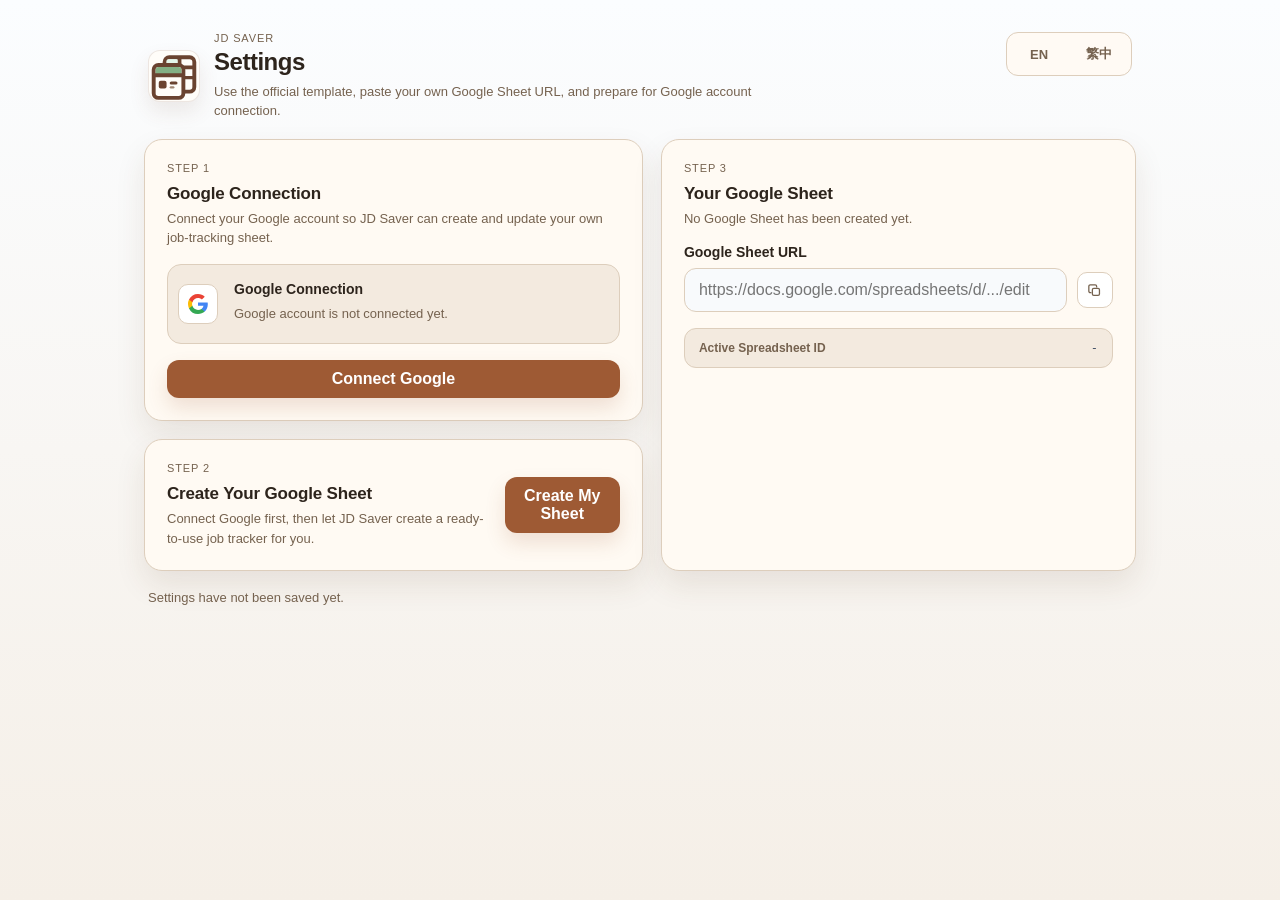
==== commit 2f68bce6: "Polish v2.5 setup and clean public repo" ====
--- a/chrome-extension/options.html
+++ b/chrome-extension/options.html
@@ -28,22 +28,61 @@
       </header>
 
       <section class="settings-form">
-        <section class="settings-section settings-section-template">
-          <div class="section-header">
-            <div class="section-header-copy">
-              <p class="eyebrow" data-i18n="settings.step2">Step 2</p>
-              <h2 data-i18n="settings.openTemplateTitle">Create Your Google Sheet</h2>
-              <div class="template-row">
-                  <p class="helper-text" data-i18n="settings.openTemplateHelp">Connect Google first, then let JD Saver create a ready-to-use job tracker for you.</p>
+        <div class="settings-grid">
+          <div class="settings-column">
+            <section class="settings-section settings-section-connection">
+              <div class="section-header">
+                <div class="section-header-copy">
+                  <p class="eyebrow" data-i18n="settings.step1">Step 1</p>
+                  <h2 data-i18n="settings.googleConnectionTitle">Google Connection</h2>
+                  <p class="helper-text" data-i18n="settings.googleConnectionHelp">Connect your Google account so JD Saver can create and update your own job-tracking sheet.</p>
+                </div>
               </div>
-            </div>
-            <button id="create-sheet" class="primary-button" type="button" data-i18n="settings.openTemplateButton">
-              Create My Sheet
-            </button>
+
+              <div class="connection-card">
+                <div class="connection-badge" aria-hidden="true">
+                  <svg viewBox="0 0 24 24" class="google-badge-icon" role="presentation">
+                    <path fill="#4285F4" d="M21.805 12.23c0-.64-.057-1.253-.163-1.84H12v3.48h5.52a4.72 4.72 0 0 1-2.05 3.1v2.57h3.31c1.94-1.79 3.025-4.43 3.025-7.31Z"/>
+                    <path fill="#34A853" d="M12 22c2.73 0 5.02-.9 6.7-2.46l-3.31-2.57c-.92.62-2.09.99-3.39.99-2.61 0-4.82-1.76-5.61-4.12H3.02v2.59A10 10 0 0 0 12 22Z"/>
+                    <path fill="#FBBC05" d="M6.39 13.84A5.99 5.99 0 0 1 6.07 12c0-.64.11-1.26.32-1.84V7.57H3.02A10 10 0 0 0 2 12c0 1.61.39 3.13 1.02 4.43l3.37-2.59Z"/>
+                    <path fill="#EA4335" d="M12 6.04c1.49 0 2.82.51 3.87 1.52l2.9-2.9C17.01 2.98 14.73 2 12 2a10 10 0 0 0-8.98 5.57l3.37 2.59C7.18 7.8 9.39 6.04 12 6.04Z"/>
+                  </svg>
+                </div>
+                <div class="connection-text">
+                  <h3 class="connection-title" data-i18n="settings.googleConnectionTitle">Google Connection</h3>
+                  <div class="auth-status-row">
+                    <span id="auth-status-icon" class="auth-status-icon" hidden aria-hidden="true">
+                      <svg viewBox="0 0 20 20" class="auth-status-icon-svg" role="presentation">
+                        <circle cx="10" cy="10" r="10"></circle>
+                        <path d="M6 10.5 8.5 13 14 7.5"></path>
+                      </svg>
+                    </span>
+                    <p id="auth-status" class="status-text" data-i18n="settings.authDisconnected">Google account is not connected yet.</p>
+                  </div>
+                </div>
+              </div>
+              <div class="connection-actions">
+                <button id="connect-google" class="primary-button" type="button" data-i18n="settings.connectGoogle">Connect Google</button>
+                <button id="disconnect-google" class="ghost-button" type="button" hidden data-i18n="settings.disconnectGoogle">Disconnect</button>
+              </div>
+            </section>
+
+            <section class="settings-section settings-section-template">
+              <div class="section-header">
+                <div class="section-header-copy">
+                  <p class="eyebrow" data-i18n="settings.step2">Step 2</p>
+                  <h2 data-i18n="settings.openTemplateTitle">Create Your Google Sheet</h2>
+                  <div class="template-row">
+                    <p class="helper-text" data-i18n="settings.openTemplateHelp">Connect Google first, then let JD Saver create a ready-to-use job tracker for you.</p>
+                  </div>
+                </div>
+                <button id="create-sheet" class="primary-button" type="button" data-i18n="settings.openTemplateButton">
+                  Create My Sheet
+                </button>
+              </div>
+            </section>
           </div>
-        </section>
 
-        <div class="settings-grid">
           <section class="settings-section settings-section-sheet">
             <div class="section-header">
               <div class="section-header-copy">
@@ -89,43 +128,6 @@
               <button id="open-sheet" class="ghost-button" type="button" hidden data-i18n="settings.openSheetButton">Open My Sheet</button>
             </div>
           </section>
-
-          <section class="settings-section settings-section-connection">
-            <div class="section-header">
-              <div class="section-header-copy">
-                <p class="eyebrow" data-i18n="settings.step1">Step 1</p>
-                <h2 data-i18n="settings.googleConnectionTitle">Google Connection</h2>
-                <p class="helper-text" data-i18n="settings.googleConnectionHelp">Connect your Google account so JD Saver can create and update your own job-tracking sheet.</p>
-              </div>
-            </div>
-
-            <div class="connection-card">
-              <div class="connection-badge" aria-hidden="true">
-                <svg viewBox="0 0 24 24" class="google-badge-icon" role="presentation">
-                  <path fill="#4285F4" d="M21.805 12.23c0-.64-.057-1.253-.163-1.84H12v3.48h5.52a4.72 4.72 0 0 1-2.05 3.1v2.57h3.31c1.94-1.79 3.025-4.43 3.025-7.31Z"/>
-                  <path fill="#34A853" d="M12 22c2.73 0 5.02-.9 6.7-2.46l-3.31-2.57c-.92.62-2.09.99-3.39.99-2.61 0-4.82-1.76-5.61-4.12H3.02v2.59A10 10 0 0 0 12 22Z"/>
-                  <path fill="#FBBC05" d="M6.39 13.84A5.99 5.99 0 0 1 6.07 12c0-.64.11-1.26.32-1.84V7.57H3.02A10 10 0 0 0 2 12c0 1.61.39 3.13 1.02 4.43l3.37-2.59Z"/>
-                  <path fill="#EA4335" d="M12 6.04c1.49 0 2.82.51 3.87 1.52l2.9-2.9C17.01 2.98 14.73 2 12 2a10 10 0 0 0-8.98 5.57l3.37 2.59C7.18 7.8 9.39 6.04 12 6.04Z"/>
-                </svg>
-              </div>
-              <div class="connection-text">
-                <h3 class="connection-title" data-i18n="settings.googleConnectionTitle">Google Connection</h3>
-                <div class="auth-status-row">
-                  <span id="auth-status-icon" class="auth-status-icon" hidden aria-hidden="true">
-                    <svg viewBox="0 0 20 20" class="auth-status-icon-svg" role="presentation">
-                      <circle cx="10" cy="10" r="10"></circle>
-                      <path d="M6 10.5 8.5 13 14 7.5"></path>
-                    </svg>
-                  </span>
-                  <p id="auth-status" class="status-text" data-i18n="settings.authDisconnected">Google account is not connected yet.</p>
-                </div>
-              </div>
-            </div>
-            <div class="connection-actions">
-              <button id="connect-google" class="primary-button" type="button" data-i18n="settings.connectGoogle">Connect Google</button>
-              <button id="disconnect-google" class="ghost-button" type="button" hidden data-i18n="settings.disconnectGoogle">Disconnect</button>
-            </div>
-          </section>
         </div>
       </section>
 
--- a/chrome-extension/styles.css
+++ b/chrome-extension/styles.css
@@ -189,9 +189,15 @@
 
 .settings-grid {
   display: grid;
-  grid-template-columns: minmax(0, 1.35fr) minmax(320px, 0.95fr);
+  grid-template-columns: minmax(0, 1.05fr) minmax(360px, 1fr);
   gap: 18px;
   align-items: stretch;
+}
+
+.settings-column {
+  display: grid;
+  gap: 18px;
+  align-content: start;
 }
 
 .settings-section,
@@ -211,12 +217,12 @@
   height: 100%;
 }
 
-.settings-section-sheet {
-  grid-template-rows: auto auto auto auto;
-}
-
 .settings-section-connection {
   grid-template-rows: auto 1fr auto;
+}
+
+.settings-section-sheet {
+  grid-template-rows: auto auto auto;
 }
 
 .settings-section-template {
@@ -456,7 +462,7 @@
   gap: 16px;
   justify-content: flex-start;
   padding: 10px;
-  min-height: 100px;
+  min-height: 80px;
   border-radius: 14px;
   background: var(--panel-soft);
   border: 1px solid var(--line);
@@ -637,6 +643,10 @@
     grid-template-columns: 1fr;
   }
 
+  .settings-column {
+    display: contents;
+  }
+
   .settings-header,
   .section-header,
   .connection-card {
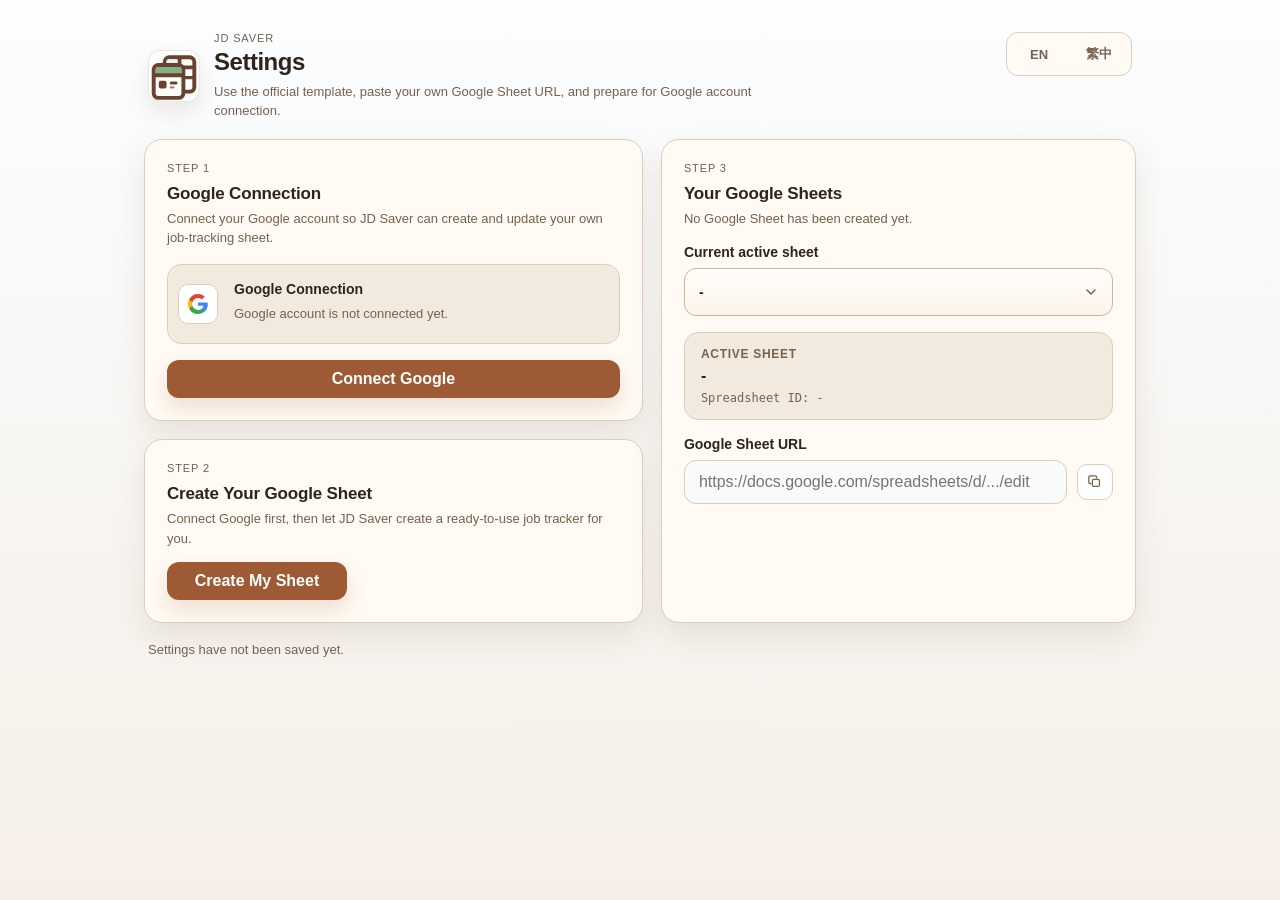
==== commit 48778b0b: "feat: enhance sheet management and UI for job tracking functionality" ====
--- a/chrome-extension/options.html
+++ b/chrome-extension/options.html
@@ -76,6 +76,8 @@
                     <p class="helper-text" data-i18n="settings.openTemplateHelp">Connect Google first, then let JD Saver create a ready-to-use job tracker for you.</p>
                   </div>
                 </div>
+              </div>
+              <div class="template-actions">
                 <button id="create-sheet" class="primary-button" type="button" data-i18n="settings.openTemplateButton">
                   Create My Sheet
                 </button>
@@ -87,10 +89,41 @@
             <div class="section-header">
               <div class="section-header-copy">
                 <p class="eyebrow" data-i18n="settings.step3">Step 3</p>
-                <h2 data-i18n="settings.sheetUrlTitle">Your Google Sheet</h2>
+                <h2 data-i18n="settings.sheetUrlTitle">Your Google Sheets</h2>
                 <p id="spreadsheet-meta" class="helper-text" data-i18n="settings.noSheetSaved">No Google Sheet has been created yet.</p>
               </div>
+              <button id="refresh-sheets" class="ghost-button" type="button" hidden data-i18n="settings.refreshSheetsButton">
+                Refresh Names
+              </button>
             </div>
+
+            <label id="sheet-selector-field" class="field" hidden>
+              <span data-i18n="settings.sheetSelectorLabel">Current active sheet</span>
+              <div class="custom-select" id="sheet-selector-shell">
+                <button
+                  id="sheet-selector-trigger"
+                  class="custom-select-trigger"
+                  type="button"
+                  aria-haspopup="listbox"
+                  aria-expanded="false"
+                >
+                  <span id="sheet-selector-label">-</span>
+                  <span class="select-chevron" aria-hidden="true">
+                    <svg viewBox="0 0 20 20" class="select-chevron-icon" role="presentation">
+                      <path d="M5 7.5 10 12.5 15 7.5"></path>
+                    </svg>
+                  </span>
+                </button>
+                <div id="sheet-selector-menu" class="custom-select-menu" role="listbox" hidden></div>
+                <select id="sheet-selector" name="activeSheetId" class="visually-hidden" tabindex="-1" aria-hidden="true"></select>
+              </div>
+            </label>
+
+            <section id="active-sheet-card" class="active-sheet-card" hidden>
+              <p class="active-sheet-label" data-i18n="settings.activeSheetCardLabel">Active sheet</p>
+              <p id="active-sheet-name" class="active-sheet-name">-</p>
+              <p id="active-sheet-id-text" class="active-sheet-id">Spreadsheet ID: -</p>
+            </section>
 
             <label class="field">
               <span data-i18n="settings.sheetUrlLabel">Google Sheet URL</span>
@@ -119,11 +152,6 @@
               </div>
             </label>
 
-            <div class="inline-meta">
-              <span class="inline-meta-label" data-i18n="settings.savedSpreadsheetId">Active Spreadsheet ID</span>
-              <code id="spreadsheet-id" class="inline-meta-value">-</code>
-            </div>
-
             <div class="form-actions">
               <button id="open-sheet" class="ghost-button" type="button" hidden data-i18n="settings.openSheetButton">Open My Sheet</button>
             </div>
--- a/chrome-extension/styles.css
+++ b/chrome-extension/styles.css
@@ -229,10 +229,6 @@
   gap: 14px;
 }
 
-.settings-section-template .section-header {
-  align-items: center;
-}
-
 .template-row {
   display: flex;
   align-items: center;
@@ -242,6 +238,14 @@
 
 .template-row .helper-text {
   flex: 1 1 auto;
+}
+
+.template-actions {
+  margin-top: auto;
+}
+
+.template-actions .primary-button {
+  min-width: 180px;
 }
 
 .section-header {
@@ -278,6 +282,13 @@
   transition: border-color 120ms ease, box-shadow 120ms ease, background 120ms ease;
 }
 
+select {
+  appearance: none;
+  -webkit-appearance: none;
+  -moz-appearance: none;
+  padding-right: 44px;
+}
+
 input:focus,
 select:focus {
   outline: none;
@@ -295,6 +306,113 @@
   display: flex;
   align-items: center;
   gap: 10px;
+}
+
+.custom-select {
+  position: relative;
+}
+
+.custom-select-trigger {
+  width: 100%;
+  min-height: 48px;
+  padding: 12px 14px;
+  border: 1px solid var(--line-strong);
+  border-radius: 12px;
+  background: linear-gradient(180deg, #fffdf9 0%, #fbf4eb 100%);
+  box-shadow: inset 0 1px 0 rgba(255, 255, 255, 0.8);
+  color: var(--text);
+  font: inherit;
+  font-weight: 600;
+  display: flex;
+  align-items: center;
+  justify-content: space-between;
+  gap: 12px;
+  text-align: left;
+  cursor: pointer;
+  transition: border-color 120ms ease, box-shadow 120ms ease, background 120ms ease;
+}
+
+.custom-select-trigger:hover {
+  border-color: var(--accent);
+}
+
+.custom-select-trigger:focus {
+  outline: none;
+  border-color: var(--accent);
+  box-shadow: 0 0 0 4px rgba(158, 90, 52, 0.12);
+}
+
+.custom-select-trigger:disabled {
+  cursor: not-allowed;
+  opacity: 0.7;
+}
+
+.custom-select-menu {
+  position: absolute;
+  top: calc(100% + 8px);
+  left: 0;
+  right: 0;
+  z-index: 10;
+  display: grid;
+  gap: 6px;
+  padding: 8px;
+  border: 1px solid var(--line);
+  border-radius: 14px;
+  background: #fffaf3;
+  box-shadow: 0 18px 34px rgba(88, 61, 34, 0.14);
+}
+
+.custom-select-menu[hidden] {
+  display: none;
+}
+
+.custom-select-option {
+  width: 100%;
+  border: 0;
+  border-radius: 10px;
+  background: transparent;
+  color: var(--text);
+  font: inherit;
+  font-weight: 600;
+  padding: 11px 12px;
+  text-align: left;
+  cursor: pointer;
+  transition: background 120ms ease, color 120ms ease;
+}
+
+.custom-select-option:hover {
+  background: #f4eadf;
+}
+
+.custom-select-option.is-active {
+  background: #efe2d3;
+  color: var(--accent-strong);
+}
+
+.custom-select.is-open .select-chevron {
+  transform: translateY(-50%) rotate(180deg);
+}
+
+.select-chevron {
+  position: absolute;
+  top: 50%;
+  right: 14px;
+  transform: translateY(-50%);
+  display: inline-flex;
+  align-items: center;
+  justify-content: center;
+  color: var(--muted);
+  pointer-events: none;
+}
+
+.select-chevron-icon {
+  width: 16px;
+  height: 16px;
+  stroke: currentColor;
+  stroke-width: 1.8;
+  fill: none;
+  stroke-linecap: round;
+  stroke-linejoin: round;
 }
 
 .url-input-row input {
@@ -327,6 +445,41 @@
   overflow: hidden;
   text-overflow: ellipsis;
   white-space: nowrap;
+}
+
+.active-sheet-card {
+  display: grid;
+  gap: 4px;
+  padding: 14px 16px;
+  border-radius: 14px;
+  border: 1px solid var(--line);
+  background: var(--panel-soft);
+}
+
+.active-sheet-label {
+  margin: 0;
+  color: var(--muted);
+  font-size: 12px;
+  font-weight: 600;
+  text-transform: uppercase;
+  letter-spacing: 0.06em;
+}
+
+.active-sheet-name {
+  margin: 0;
+  font-size: 16px;
+  font-weight: 700;
+  line-height: 1.35;
+  color: var(--text);
+  word-break: break-word;
+}
+
+.active-sheet-id {
+  margin: 0;
+  font-size: 12px;
+  color: var(--muted);
+  font-family: ui-monospace, SFMono-Regular, Menlo, monospace;
+  word-break: break-all;
 }
 
 .primary-button,
